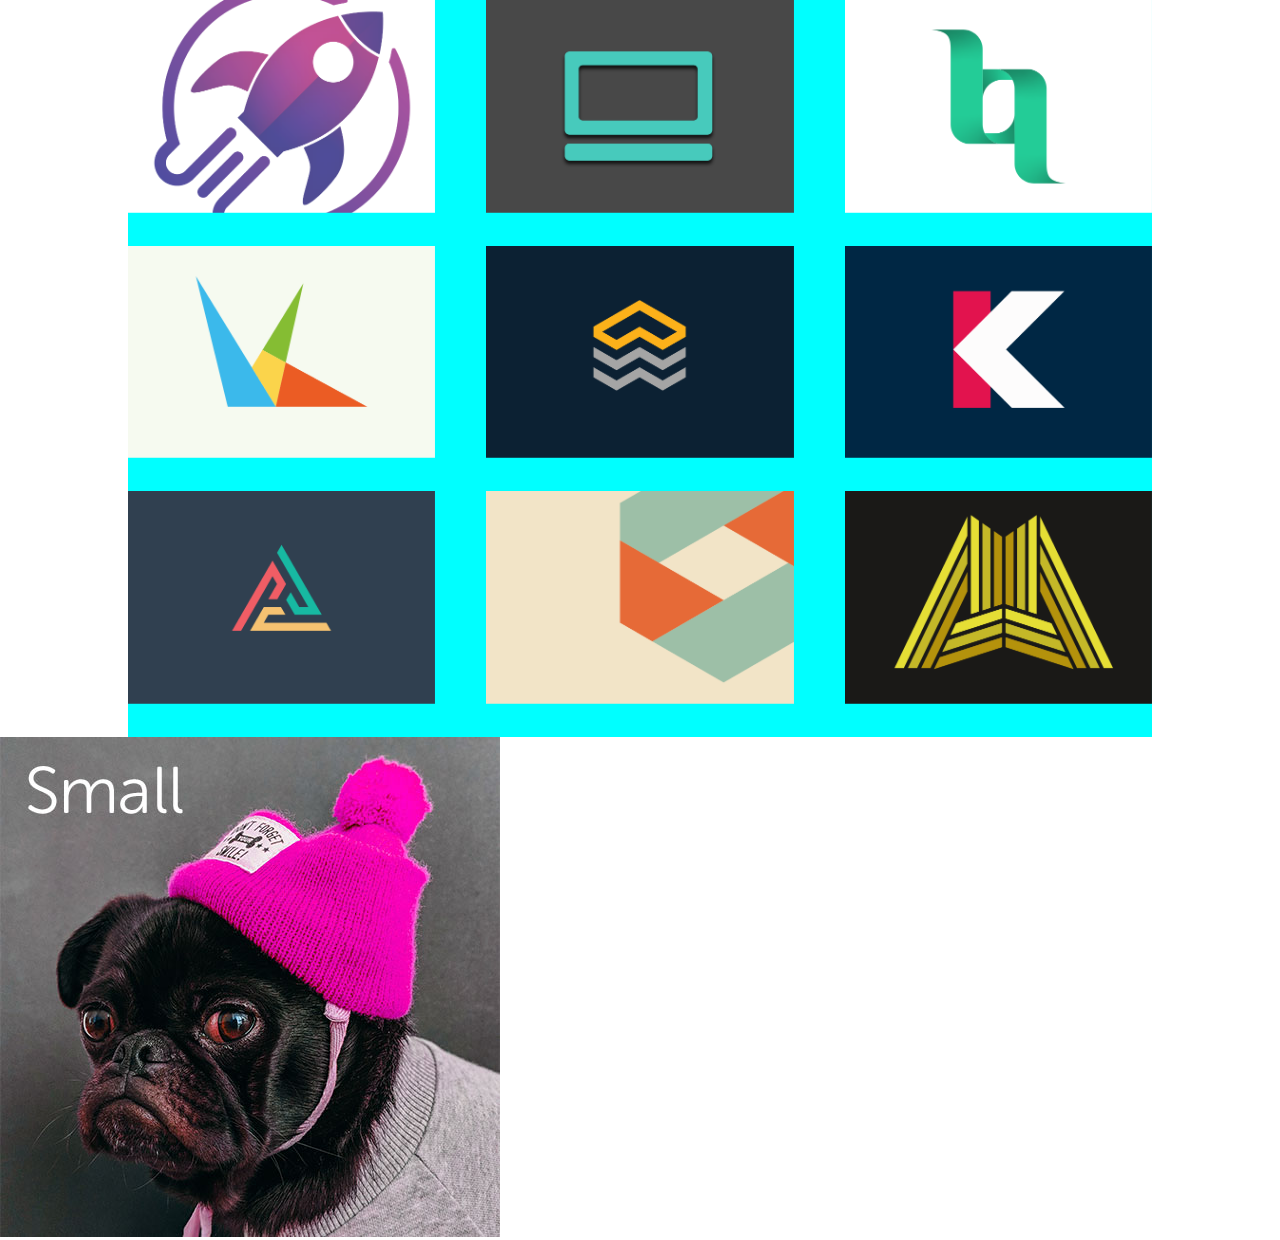
==== index.html @ be6b836d "added images and strucure" ====
<!DOCTYPE html>
<html lang="en">
  <head>
    <meta charset="UTF-8" />
    <meta name="viewport" content="width=device-width, initial-scale=1.0" />
    <meta http-equiv="X-UA-Compatible" content="ie=edge" />
    <title>Karan's Portfolio</title>
    <link rel="stylesheet" href="css-reset.css" />
    <link rel="stylesheet" href="style.css" />
  </head>
  <body>
    <div class="container">
      <div class="col">
        <img src="./images large/image1@2x.png" alt="" />
      </div>
      <div class="col">
        <img src="./images large/image2@2x.png" alt="" />
      </div>
      <div class="col hide-mobile">
        <img src="./images large/image3@2x.png" alt="" />
      </div>
      <div class="col hide-mobile">
        <img src="./images large/image4@2x.png" alt="" />
      </div>
      <div class="col">
        <img src="./images large/image5@2x.png" alt="" />
      </div>
      <div class="col hide-desktop-only">
        <img src="./images large/image6@2x.png" alt="" />
      </div>
      <div class="col">
        <img src="./images large/image7@2x.png" alt="" />
      </div>
      <div class="col">
        <img src="./images large/image8@2x.png" alt="" />
      </div>
      <div class="col">
        <img src="./images large/image9@2x.png" alt="" />
      </div>
      <div class="col">
        <img src="./images large/image10@2x.png" alt="" />
      </div>
    </div>

    <img src="./pug/pug-charles-unsplash-small.jpg" alt="" />
  </body>
</html>
---- style.css ----
/* Global view aka Desktop view */
body {
  margin: 0;
}

.container {
  background-color: aqua;
  min-height: 500px;
  max-width: 1024px;
  margin: auto;
  display: flex;
  flex-wrap: wrap;
  justify-content: space-between;
}
.col {
  width: 30%;
  margin-bottom: 30px;
}

.hide-desktop-only {
  display: none;
}

.col img {
  width: 100%;
  height: auto;
}
/* Tablet view */
@media (max-width: 768px) {
  .col {
    width: 45%;
  }
  .hide-desktop-only {
    display: block;
  }
}

/* mobile view */

@media (max-width: 500px) {
  .col {
    width: 100%;
  }

  .hide-mobile {
    display: none;
  }
}
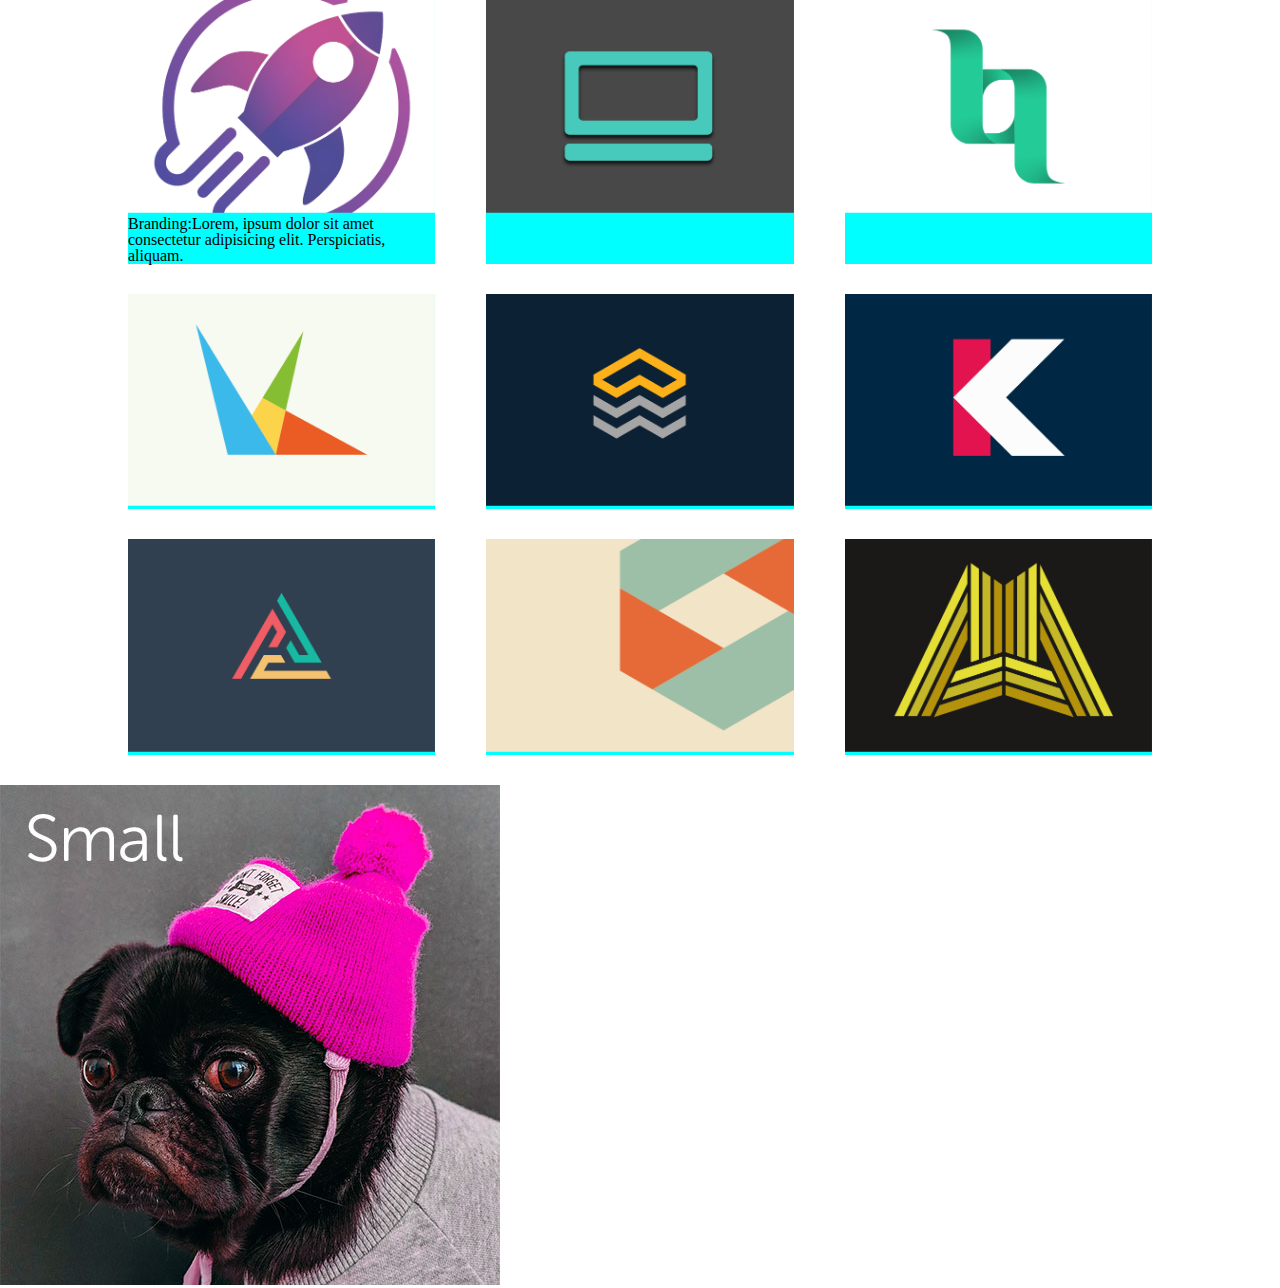
==== commit f585463c: "fixes" ====
--- a/index.html
+++ b/index.html
@@ -12,6 +12,10 @@
     <div class="container">
       <div class="col">
         <img src="./images large/image1@2x.png" alt="" />
+        <p>
+          Branding:Lorem, ipsum dolor sit amet consectetur adipisicing elit.
+          Perspiciatis, aliquam.
+        </p>
       </div>
       <div class="col">
         <img src="./images large/image2@2x.png" alt="" />
--- a/style.css
+++ b/style.css
@@ -4,7 +4,6 @@
 }
 
 .container {
-  background-color: aqua;
   min-height: 500px;
   max-width: 1024px;
   margin: auto;
@@ -15,6 +14,7 @@
 .col {
   width: 30%;
   margin-bottom: 30px;
+  background-color: aqua;
 }
 
 .hide-desktop-only {
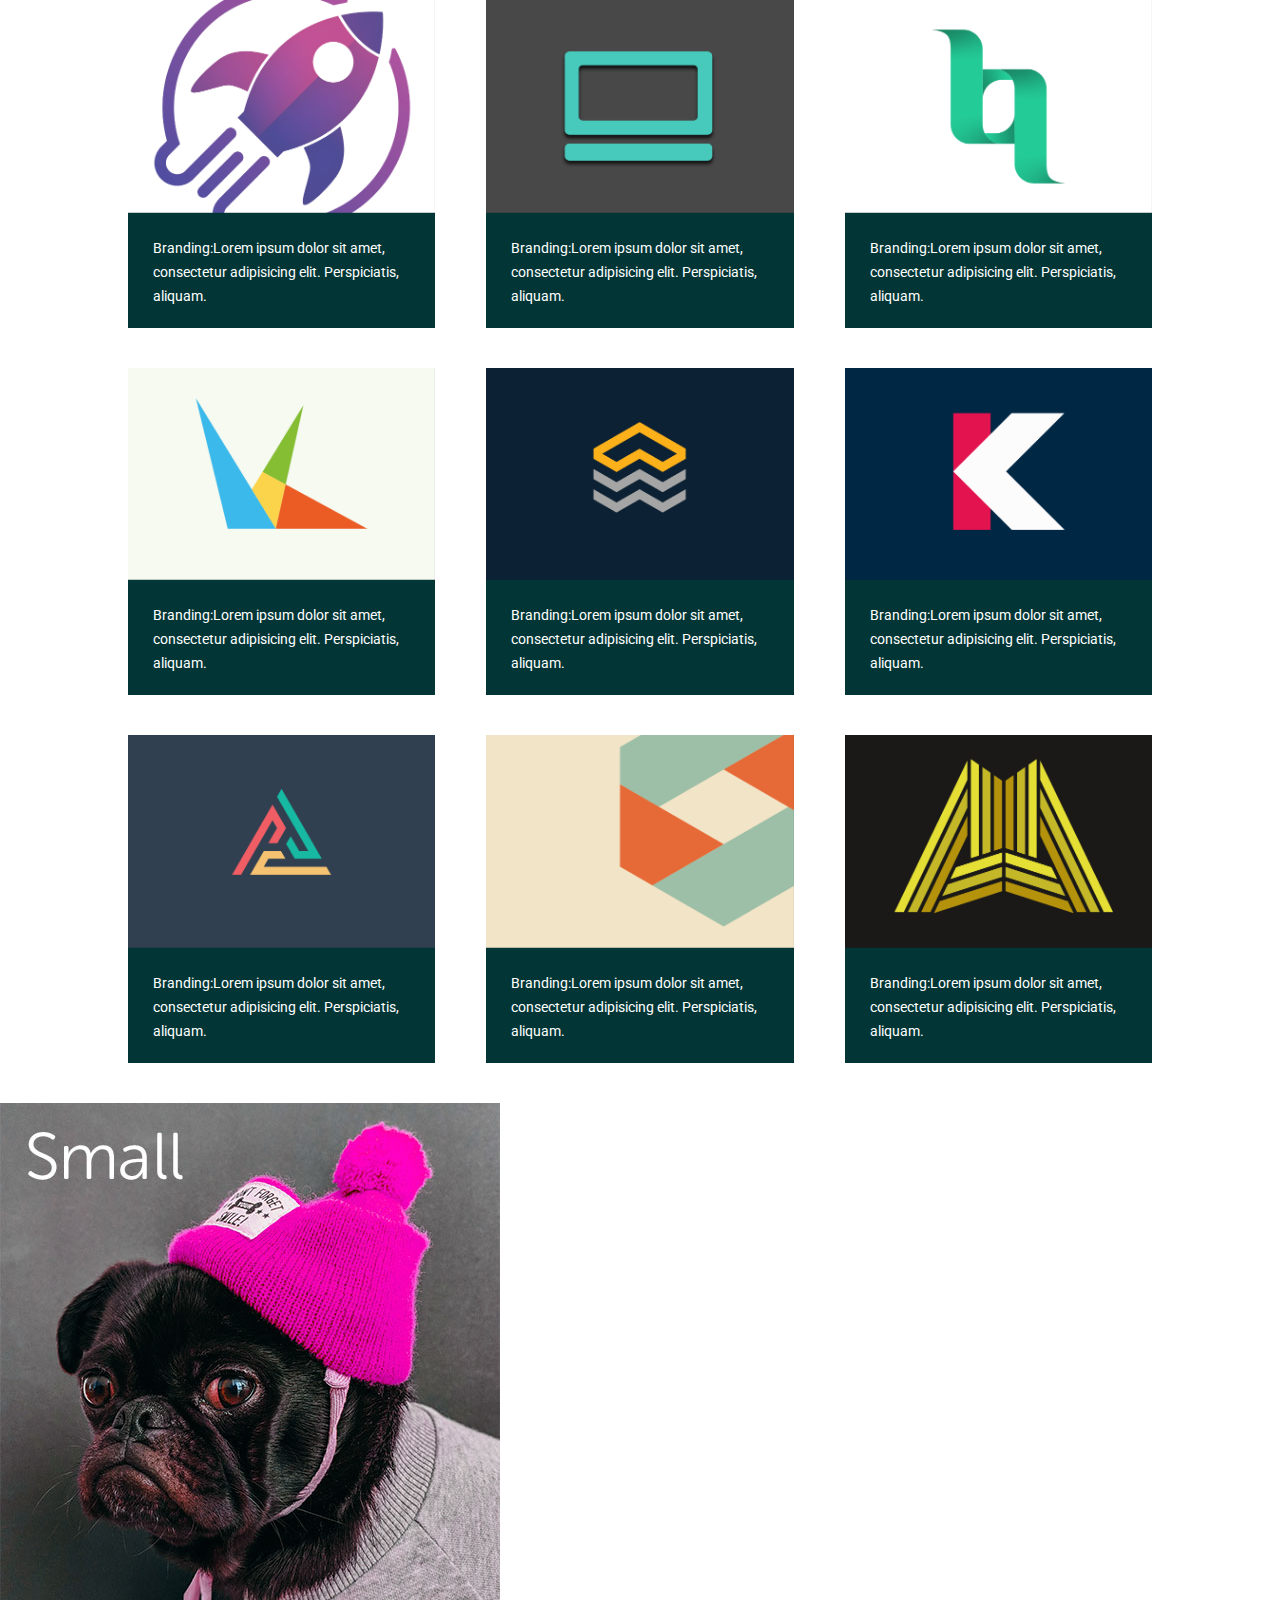
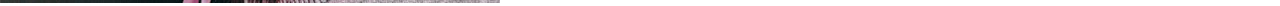
==== commit 38614cca: "add bottom text" ====
--- a/index.html
+++ b/index.html
@@ -7,42 +7,82 @@
     <title>Karan's Portfolio</title>
     <link rel="stylesheet" href="css-reset.css" />
     <link rel="stylesheet" href="style.css" />
+    <link
+      href="https://fonts.googleapis.com/css2?family=Roboto&display=swap"
+      rel="stylesheet"
+    />
   </head>
   <body>
     <div class="container">
       <div class="col">
         <img src="./images large/image1@2x.png" alt="" />
         <p>
-          Branding:Lorem, ipsum dolor sit amet consectetur adipisicing elit.
+          Branding:Lorem ipsum dolor sit amet, consectetur adipisicing elit.
           Perspiciatis, aliquam.
         </p>
       </div>
       <div class="col">
         <img src="./images large/image2@2x.png" alt="" />
+        <p>
+          Branding:Lorem ipsum dolor sit amet, consectetur adipisicing elit.
+          Perspiciatis, aliquam.
+        </p>
       </div>
       <div class="col hide-mobile">
         <img src="./images large/image3@2x.png" alt="" />
+        <p>
+          Branding:Lorem ipsum dolor sit amet, consectetur adipisicing elit.
+          Perspiciatis, aliquam.
+        </p>
       </div>
       <div class="col hide-mobile">
         <img src="./images large/image4@2x.png" alt="" />
+        <p>
+          Branding:Lorem ipsum dolor sit amet, consectetur adipisicing elit.
+          Perspiciatis, aliquam.
+        </p>
       </div>
       <div class="col">
         <img src="./images large/image5@2x.png" alt="" />
+        <p>
+          Branding:Lorem ipsum dolor sit amet, consectetur adipisicing elit.
+          Perspiciatis, aliquam.
+        </p>
       </div>
       <div class="col hide-desktop-only">
         <img src="./images large/image6@2x.png" alt="" />
+        <p>
+          Branding:Lorem ipsum dolor sit amet, consectetur adipisicing elit.
+          Perspiciatis, aliquam.
+        </p>
       </div>
       <div class="col">
         <img src="./images large/image7@2x.png" alt="" />
+        <p>
+          Branding:Lorem ipsum dolor sit amet, consectetur adipisicing elit.
+          Perspiciatis, aliquam.
+        </p>
       </div>
       <div class="col">
         <img src="./images large/image8@2x.png" alt="" />
+        <p>
+          Branding:Lorem ipsum dolor sit amet, consectetur adipisicing elit.
+          Perspiciatis, aliquam.
+        </p>
       </div>
       <div class="col">
         <img src="./images large/image9@2x.png" alt="" />
+        <p>
+          Branding:Lorem ipsum dolor sit amet, consectetur adipisicing elit.
+          Perspiciatis, aliquam.
+        </p>
       </div>
       <div class="col">
         <img src="./images large/image10@2x.png" alt="" />
+        <p>
+          Branding:Lorem ipsum dolor sit amet, consectetur adipisicing elit.
+          Perspiciatis, aliquam.
+        </p>
       </div>
     </div>
 
--- a/style.css
+++ b/style.css
@@ -1,6 +1,6 @@
 /* Global view aka Desktop view */
 body {
-  margin: 0;
+  font-family: "Roboto", sans-serif;
 }
 
 .container {
@@ -13,10 +13,15 @@
 }
 .col {
   width: 30%;
-  margin-bottom: 30px;
-  background-color: aqua;
+  margin-bottom: 40px;
+  background-color: rgb(2, 54, 54);
 }
-
+.col p {
+  color: white;
+  font-size: 0.875rem;
+  padding: 20px 25px;
+  line-height: 1.5rem;
+}
 .hide-desktop-only {
   display: none;
 }
@@ -24,6 +29,10 @@
 .col img {
   width: 100%;
   height: auto;
+}
+
+.col p::first-line {
+  font-weight: 400;
 }
 /* Tablet view */
 @media (max-width: 768px) {
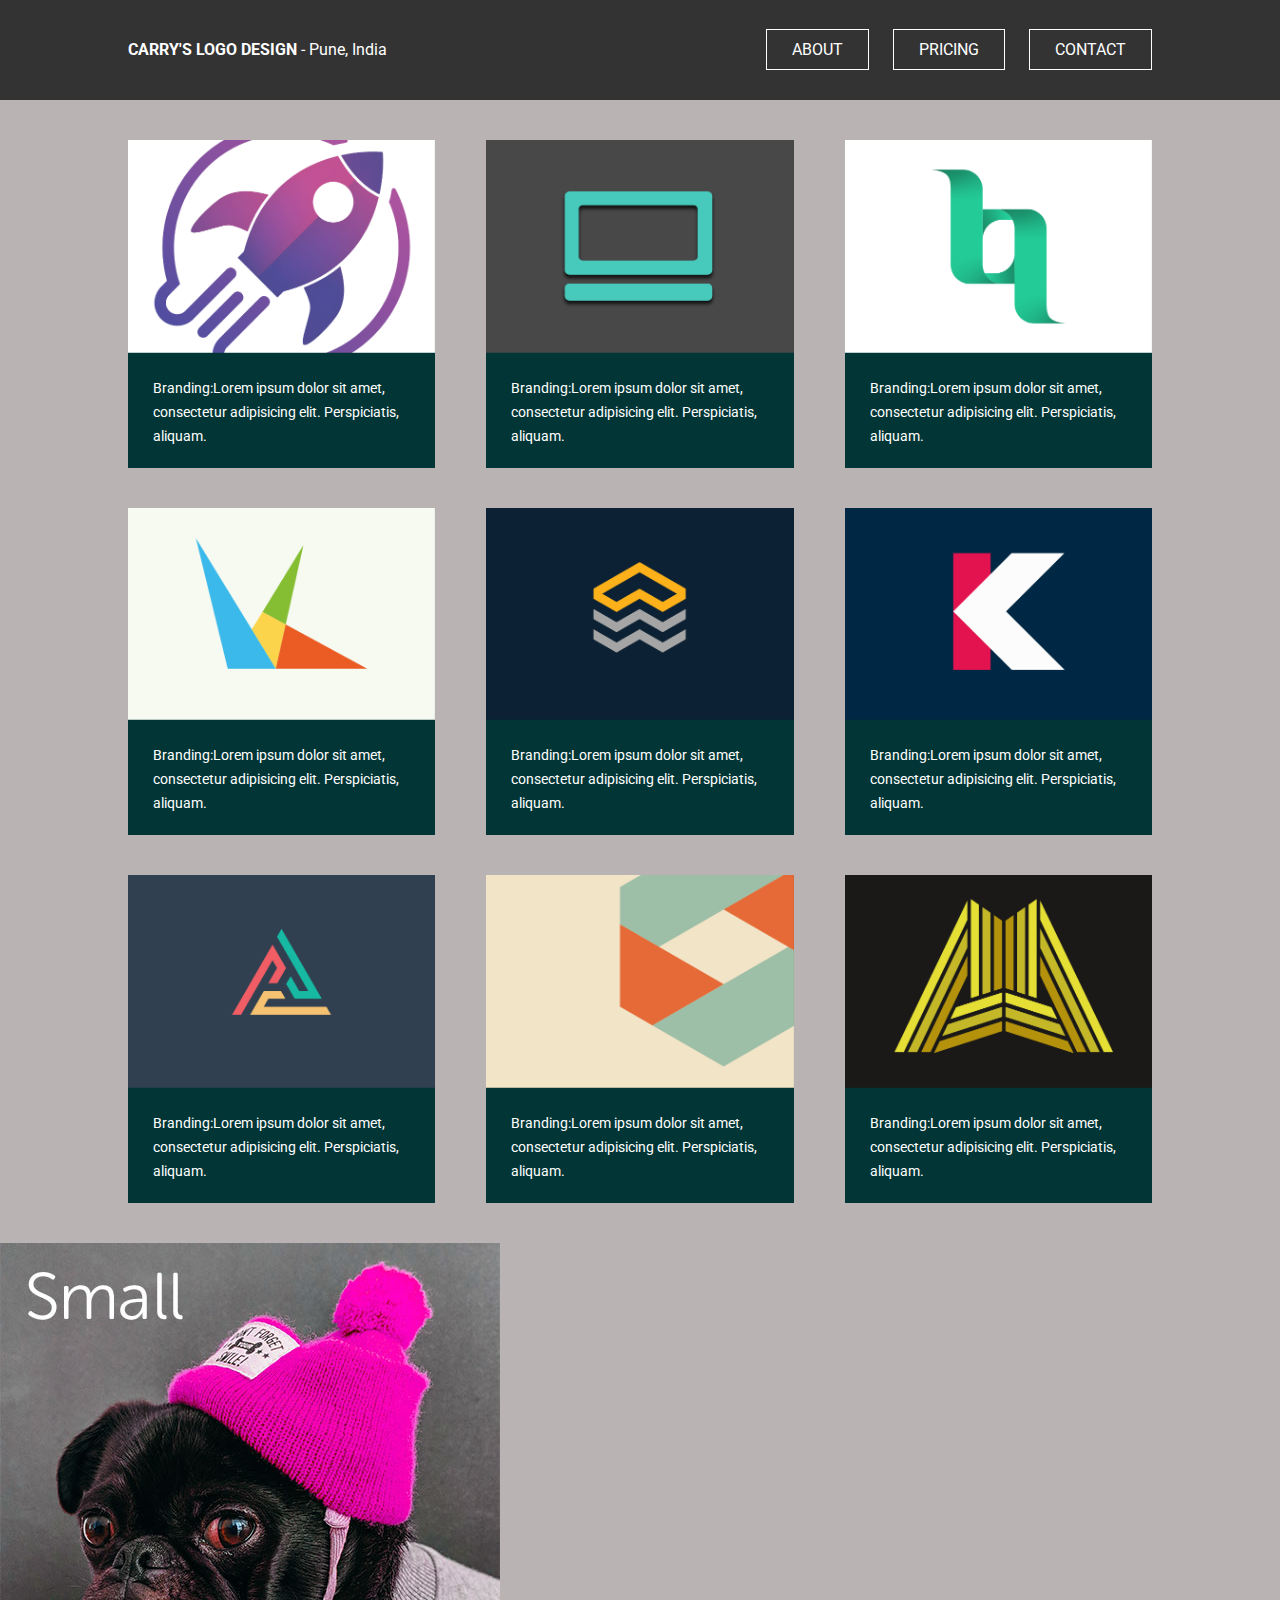
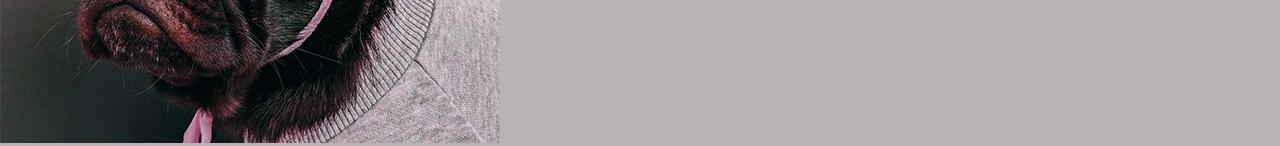
==== commit 0b3c440b: "nav bar added" ====
--- a/index.html
+++ b/index.html
@@ -13,6 +13,19 @@
     />
   </head>
   <body>
+    <div class="header-container">
+      <header>
+        <div class="logo">
+          <span style="font-weight: 700;">CARRY'S LOGO DESIGN</span> - Pune,
+          India
+        </div>
+        <nav>
+          <a href="#" class="mybtn">ABOUT</a>
+          <a href="#" class="mybtn">PRICING</a>
+          <a href="#" class="mybtn">CONTACT</a>
+        </nav>
+      </header>
+    </div>
     <div class="container">
       <div class="col">
         <img src="./images large/image1@2x.png" alt="" />
--- a/style.css
+++ b/style.css
@@ -1,6 +1,8 @@
 /* Global view aka Desktop view */
 body {
   font-family: "Roboto", sans-serif;
+  color: white;
+  background-color: rgb(185, 179, 179);
 }
 
 .container {
@@ -10,6 +12,25 @@
   display: flex;
   flex-wrap: wrap;
   justify-content: space-between;
+}
+
+.header-container {
+  background-color: rgb(51, 51, 51);
+  min-height: 100px;
+  margin-bottom: 40px;
+}
+a {
+  color: white;
+  text-decoration: none;
+}
+header {
+  max-width: 1024px;
+  /* background-color: rgb(2, 54, 54); */
+  min-height: 100px;
+  margin: 0 auto;
+  display: flex;
+  justify-content: space-between;
+  align-items: center;
 }
 .col {
   width: 30%;
@@ -34,6 +55,13 @@
 .col p::first-line {
   font-weight: 400;
 }
+
+.mybtn {
+  padding: 10px 25px;
+  border-style: solid;
+  border-width: 1px;
+  margin-left: 20px;
+}
 /* Tablet view */
 @media (max-width: 768px) {
   .col {
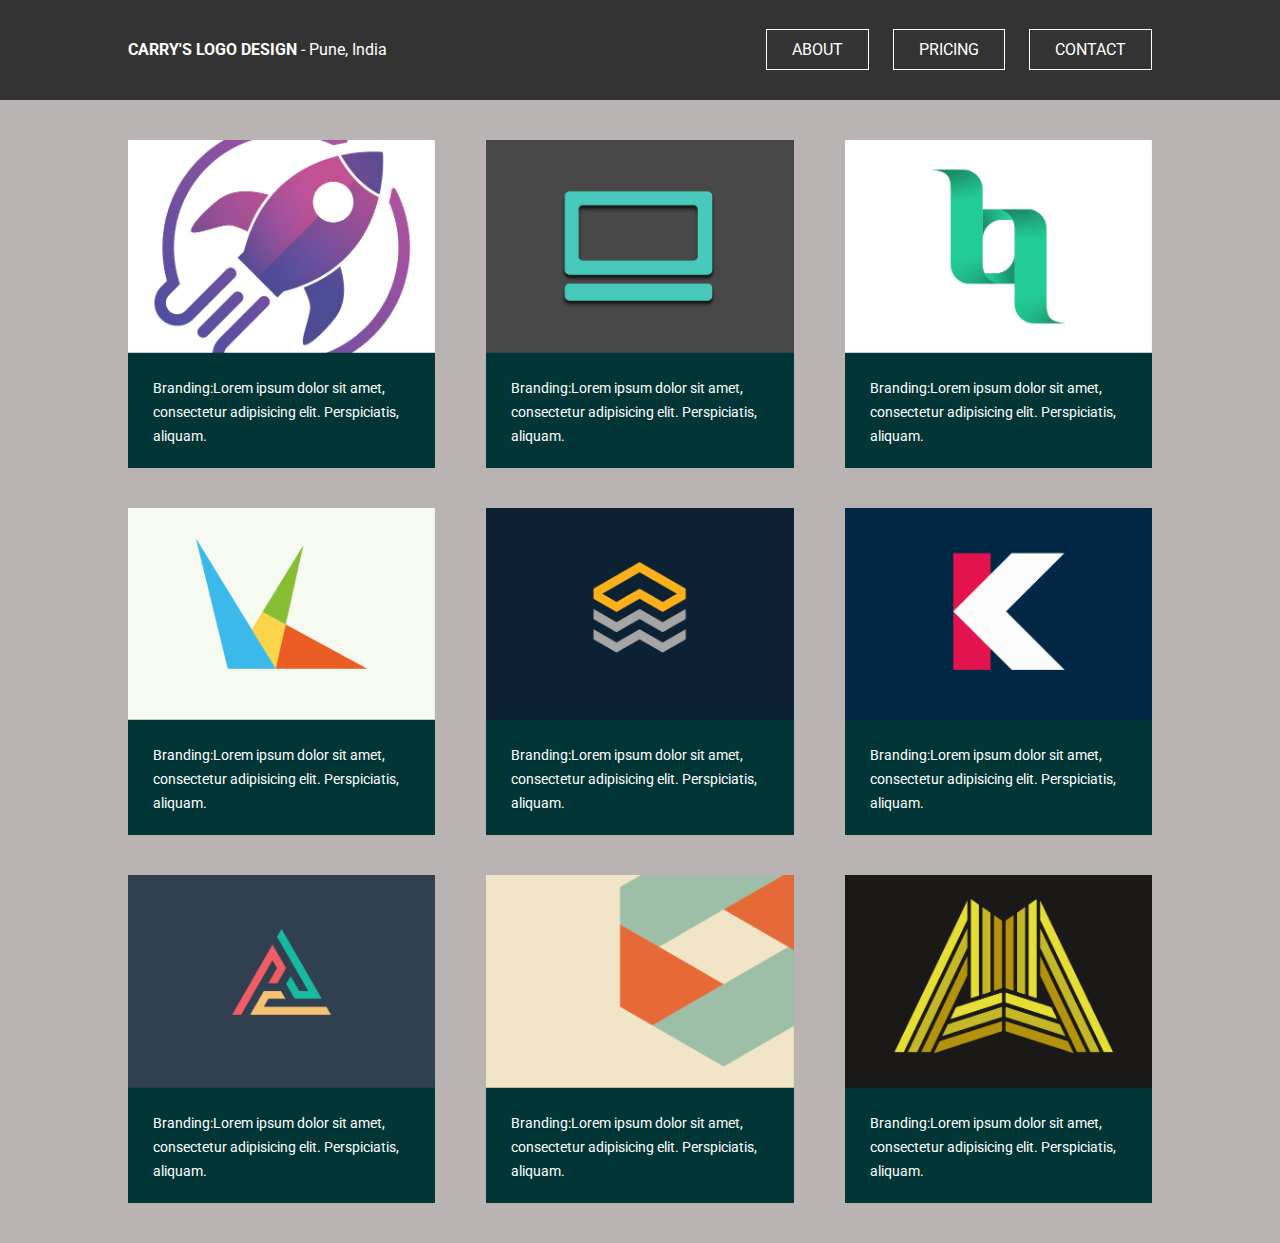
==== commit 6be333a7: "jquery started" ====
--- a/index.html
+++ b/index.html
@@ -98,7 +98,5 @@
         </p>
       </div>
     </div>
-
-    <img src="./pug/pug-charles-unsplash-small.jpg" alt="" />
   </body>
 </html>
--- a/style.css
+++ b/style.css
@@ -12,12 +12,14 @@
   display: flex;
   flex-wrap: wrap;
   justify-content: space-between;
+  padding-top: 140px;
 }
 
 .header-container {
   background-color: rgb(51, 51, 51);
   min-height: 100px;
-  margin-bottom: 40px;
+  position: fixed;
+  width: 100%;
 }
 a {
   color: white;
@@ -70,11 +72,31 @@
   .hide-desktop-only {
     display: block;
   }
+  header {
+    display: block;
+    text-align: center;
+  }
+
+  nav a {
+    display: block;
+  }
+
+  .logo {
+    padding: 40px 0;
+  }
+
+  .mybtn {
+    margin-left: 0;
+  }
+
+  .header-container {
+    position: relative;
+  }
 }
 
 /* mobile view */
 
-@media (max-width: 500px) {
+@media (max-width: 400px) {
   .col {
     width: 100%;
   }
@@ -82,4 +104,25 @@
   .hide-mobile {
     display: none;
   }
+
+  header {
+    display: block;
+    text-align: center;
+  }
+
+  nav a {
+    display: block;
+  }
+
+  .logo {
+    padding: 40px 0;
+  }
+
+  .mybtn {
+    margin-left: 0;
+  }
+
+  .header-container {
+    position: relative;
+  }
 }
